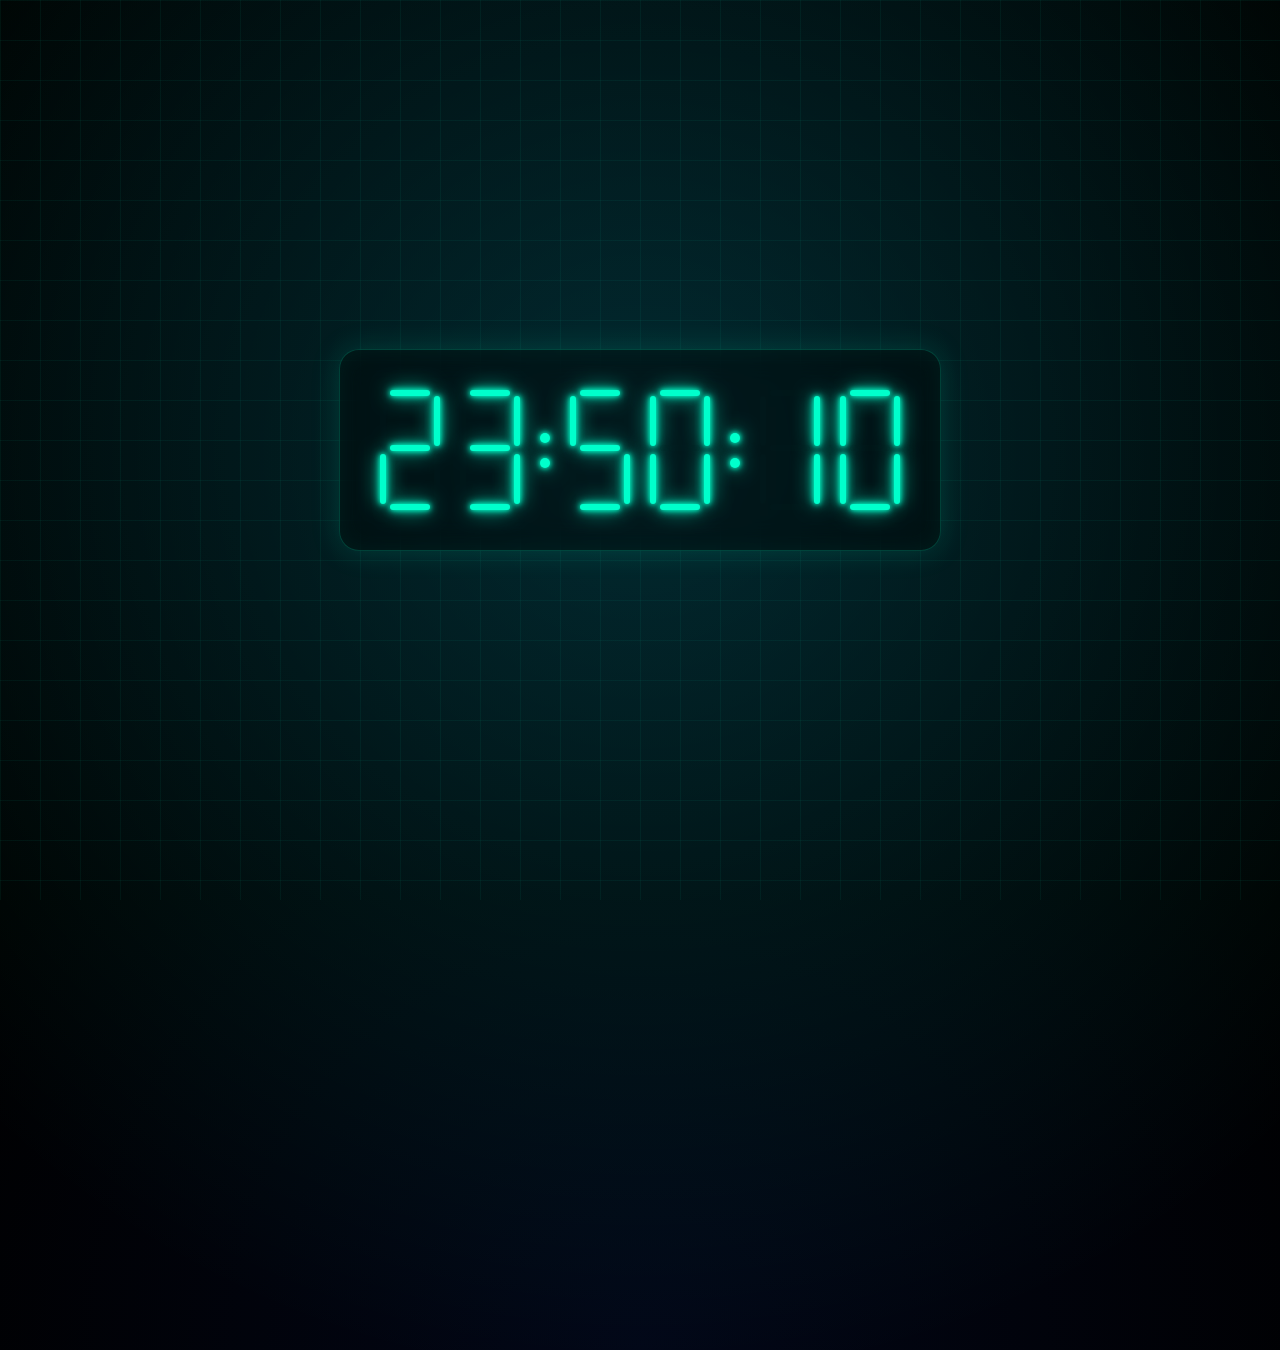
==== index.html @ 4e786260 "Seven Segment Clock project" ====
<!DOCTYPE html>
<html>
<head>
  <title>7 Segment Clock</title>
  <link rel="stylesheet" href="style.css">
</head>
<body>

<div class="clock">
  <!-- 6 digits (HH MM SS) -->
  <!-- Hours -->
  <div class="digit"></div>
  <div class="digit"></div>

<!-- Colan -->
  <div class="colon">
    <div class="dot"></div>
    <div class="dot"></div>
  </div>

  <!-- Minutes -->
  <div class="digit"></div>
  <div class="digit"></div>

  <!-- Colan -->
  <div class="colon">
    <div class="dot"></div>
    <div class="dot"></div>
  </div>

  <!-- Seconds -->
  <div class="digit"></div>
  <div class="digit"></div>
</div>

<script src="script.js"></script>
</body>
</html>
---- style.css ----
:root {
  --on: #00ffcc;
  --off: #022;
  --glow: 0 0 5px var(--on), 0 0 10px var(--on), 0 0 20px var(--on);
}

body {
  margin: 0;
  height: 100vh;

  display: flex;
  justify-content: center;
  align-items: center;

  overflow: hidden;
  background: radial-gradient(circle at center, #020617, #000);
}

/* 🌠 Glow layer */
body::before {
  content: "";
  position: absolute;
  width: 200%;
  height: 200%;

  background: radial-gradient(circle, rgba(0,255,200,0.15) 0%, transparent 60%);
  animation: moveGlow 12s linear infinite;
}

/* 🧱 Grid layer */
body::after {
  content: "";
  position: absolute;
  width: 100%;
  height: 100%;

  background-image:
    linear-gradient(rgba(0,255,200,0.05) 1px, transparent 1px),
    linear-gradient(90deg, rgba(0,255,200,0.05) 1px, transparent 1px);

  background-size: 40px 40px;
  animation: gridMove 10s linear infinite;
}

/* clock container */
.clock {
  position: relative;
  z-index: 2;

  display: flex;
  gap: 20px;
  padding: 40px;

  border-radius: 20px;
  background: rgba(0, 0, 0, 0.4);
  backdrop-filter: blur(15px);

  border: 1px solid rgba(0, 255, 200, 0.2);

  box-shadow:
    0 0 30px rgba(0,255,200,0.15),
    inset 0 0 20px rgba(0,255,200,0.05);
}

/* digit */
.digit {
  position: relative;
  width: 60px;
  height: 120px;
}

/* segment */
.segment {
  position: absolute;
  background: var(--on);
  border-radius: 4px;
  box-shadow: var(--glow);
  transition: all 0.25s ease-in-out;
}

/* off */
.off {
  background: var(--off);
  opacity: 0.15;
  box-shadow: none;
}

/* segment positions */
.A { top: 0; left: 10px; width: 40px; height: 6px; }
.B { top: 6px; right: 0; width: 6px; height: 50px; }
.C { bottom: 6px; right: 0; width: 6px; height: 50px; }
.D { bottom: 0; left: 10px; width: 40px; height: 6px; }
.E { bottom: 6px; left: 0; width: 6px; height: 50px; }
.F { top: 6px; left: 0; width: 6px; height: 50px; }
.G { top: 55px; left: 10px; width: 40px; height: 6px; }

/* colon */
.colon {
  display: flex;
  flex-direction: column;
  justify-content: center;
  align-items: center;
  gap: 15px;
  height: 120px;
}

/* dots */
.dot {
  width: 10px;
  height: 10px;
  border-radius: 50%;
  background: var(--on);
  box-shadow: var(--glow);
  animation: blink 1s infinite;
}

/* animations */
@keyframes blink {
  0%, 100% { opacity: 1; }
  50% { opacity: 0.2; }
}

@keyframes moveGlow {
  0% { transform: translate(-20%, -20%); }
  50% { transform: translate(20%, 20%); }
  100% { transform: translate(-20%, -20%); }
}

@keyframes gridMove {
  0% { background-position: 0 0; }
  100% { background-position: 40px 40px; }
}
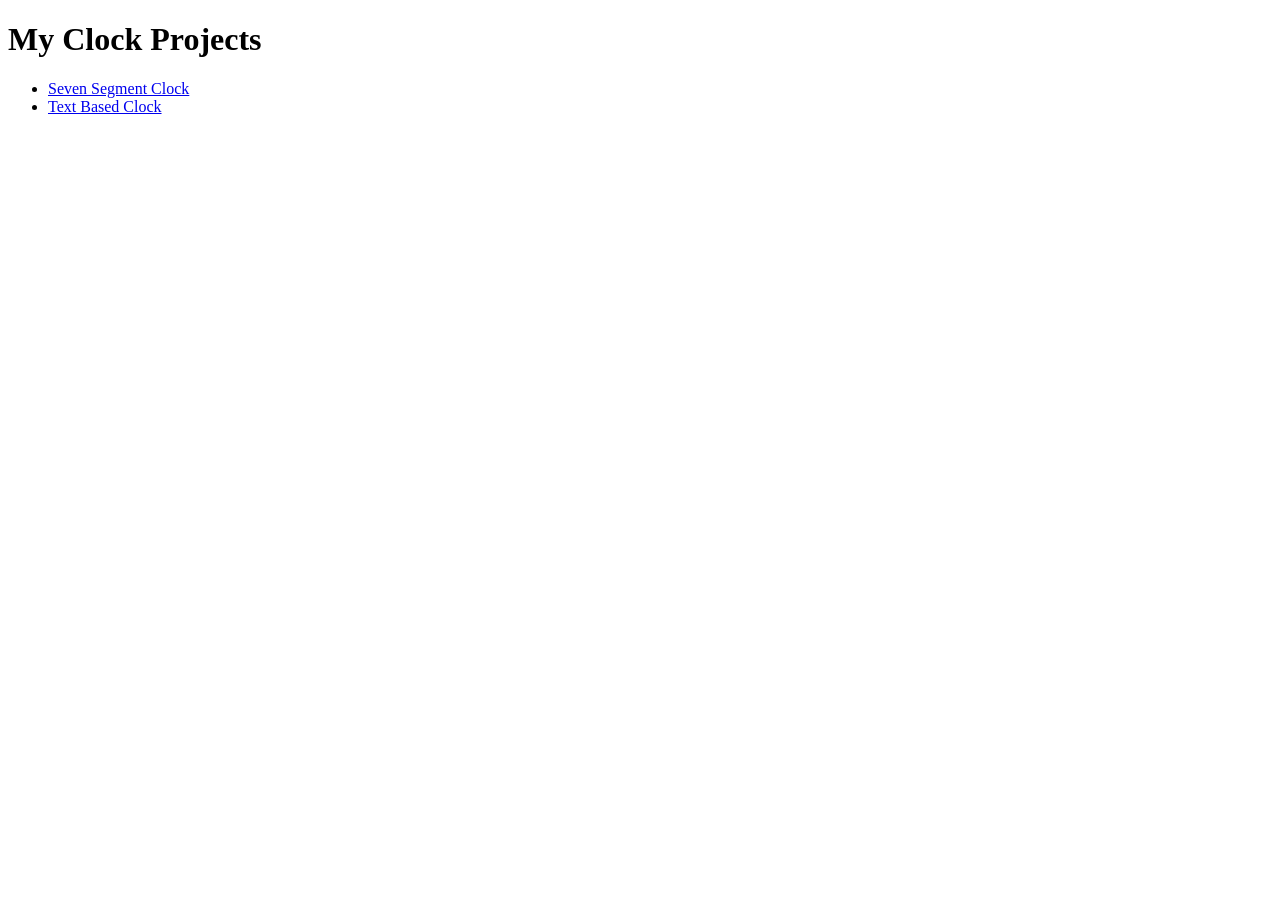
==== commit b7bc18cf: "Update index.html" ====
--- a/index.html
+++ b/index.html
@@ -1,38 +1,16 @@
 <!DOCTYPE html>
 <html>
 <head>
-  <title>7 Segment Clock</title>
-  <link rel="stylesheet" href="style.css">
+  <title>Dhyana Projects</title>
 </head>
 <body>
 
-<div class="clock">
-  <!-- 6 digits (HH MM SS) -->
-  <!-- Hours -->
-  <div class="digit"></div>
-  <div class="digit"></div>
+<h1>My Clock Projects</h1>
 
-<!-- Colan -->
-  <div class="colon">
-    <div class="dot"></div>
-    <div class="dot"></div>
-  </div>
+<ul>
+  <li><a href="./seven-segment-clock/">Seven Segment Clock</a></li>
+  <li><a href="./text-clock/">Text Based Clock</a></li>
+</ul>
 
-  <!-- Minutes -->
-  <div class="digit"></div>
-  <div class="digit"></div>
-
-  <!-- Colan -->
-  <div class="colon">
-    <div class="dot"></div>
-    <div class="dot"></div>
-  </div>
-
-  <!-- Seconds -->
-  <div class="digit"></div>
-  <div class="digit"></div>
-</div>
-
-<script src="script.js"></script>
 </body>
-</html>+</html>
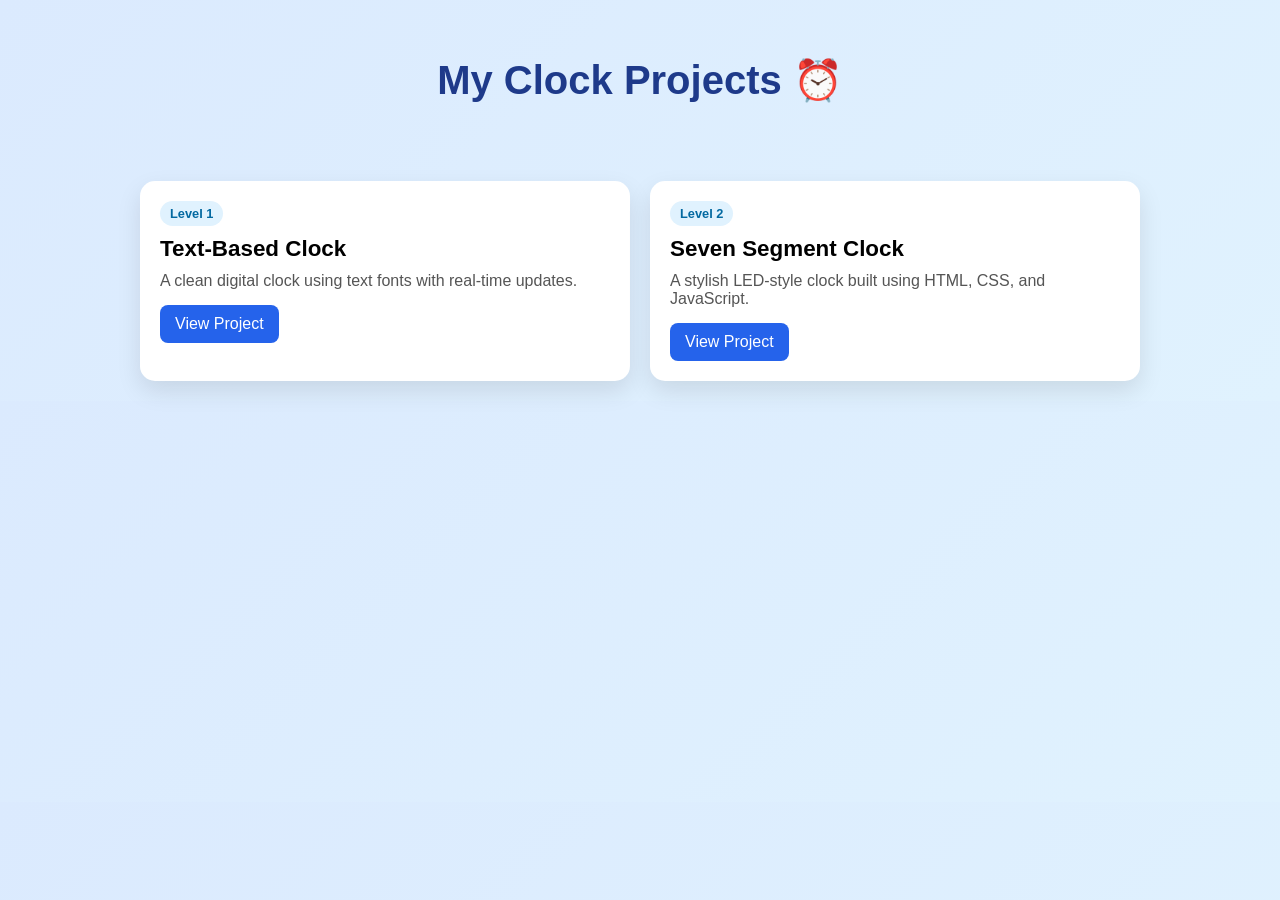
==== commit 825ac989: "Update index.html" ====
--- a/index.html
+++ b/index.html
@@ -1,16 +1,105 @@
 <!DOCTYPE html>
-<html>
+<html lang="en">
 <head>
+  <meta charset="UTF-8" />
+  <meta name="viewport" content="width=device-width, initial-scale=1.0"/>
   <title>Dhyana Projects</title>
+
+  <style>
+    body {
+      margin: 0;
+      font-family: 'Segoe UI', sans-serif;
+      background: linear-gradient(135deg, #dbeafe, #e0f2fe);
+    }
+
+    h1 {
+      text-align: center;
+      padding: 30px 0;
+      font-size: 2.5rem;
+      color: #1e3a8a;
+    }
+
+    .container {
+      display: grid;
+      grid-template-columns: repeat(auto-fit, minmax(300px, 1fr));
+      gap: 20px;
+      padding: 20px;
+      max-width: 1000px;
+      margin: auto;
+    }
+
+    .card {
+      background: white;
+      border-radius: 15px;
+      padding: 20px;
+      box-shadow: 0 10px 25px rgba(0,0,0,0.1);
+      transition: transform 0.2s ease, box-shadow 0.2s ease;
+    }
+
+    .card:hover {
+      transform: translateY(-5px);
+      box-shadow: 0 15px 35px rgba(0,0,0,0.15);
+    }
+
+    .level {
+      font-size: 0.8rem;
+      background: #e0f2fe;
+      padding: 5px 10px;
+      border-radius: 20px;
+      display: inline-block;
+      margin-bottom: 10px;
+      color: #0369a1;
+      font-weight: 600;
+    }
+
+    .title {
+      font-size: 1.4rem;
+      font-weight: bold;
+      margin-bottom: 10px;
+    }
+
+    .desc {
+      color: #555;
+      margin-bottom: 15px;
+    }
+
+    .btn {
+      display: inline-block;
+      padding: 10px 15px;
+      background: #2563eb;
+      color: white;
+      text-decoration: none;
+      border-radius: 8px;
+      font-weight: 500;
+    }
+
+    .btn:hover {
+      background: #1d4ed8;
+    }
+  </style>
 </head>
+
 <body>
 
-<h1>My Clock Projects</h1>
+<h1>My Clock Projects ⏰</h1>
 
-<ul>
-  <li><a href="./seven-segment-clock/">Seven Segment Clock</a></li>
-  <li><a href="./text-clock/">Text Based Clock</a></li>
-</ul>
+<div class="container">
+
+  <div class="card">
+    <div class="level">Level 1</div>
+    <div class="title">Text-Based Clock</div>
+    <div class="desc">A clean digital clock using text fonts with real-time updates.</div>
+    <a class="btn" href="text-clock/index.html">View Project</a>
+  </div>
+
+  <div class="card">
+    <div class="level">Level 2</div>
+    <div class="title">Seven Segment Clock</div>
+    <div class="desc">A stylish LED-style clock built using HTML, CSS, and JavaScript.</div>
+    <a class="btn" href="seven-segment-clock/index.html">View Project</a>
+  </div>
+
+</div>
 
 </body>
 </html>
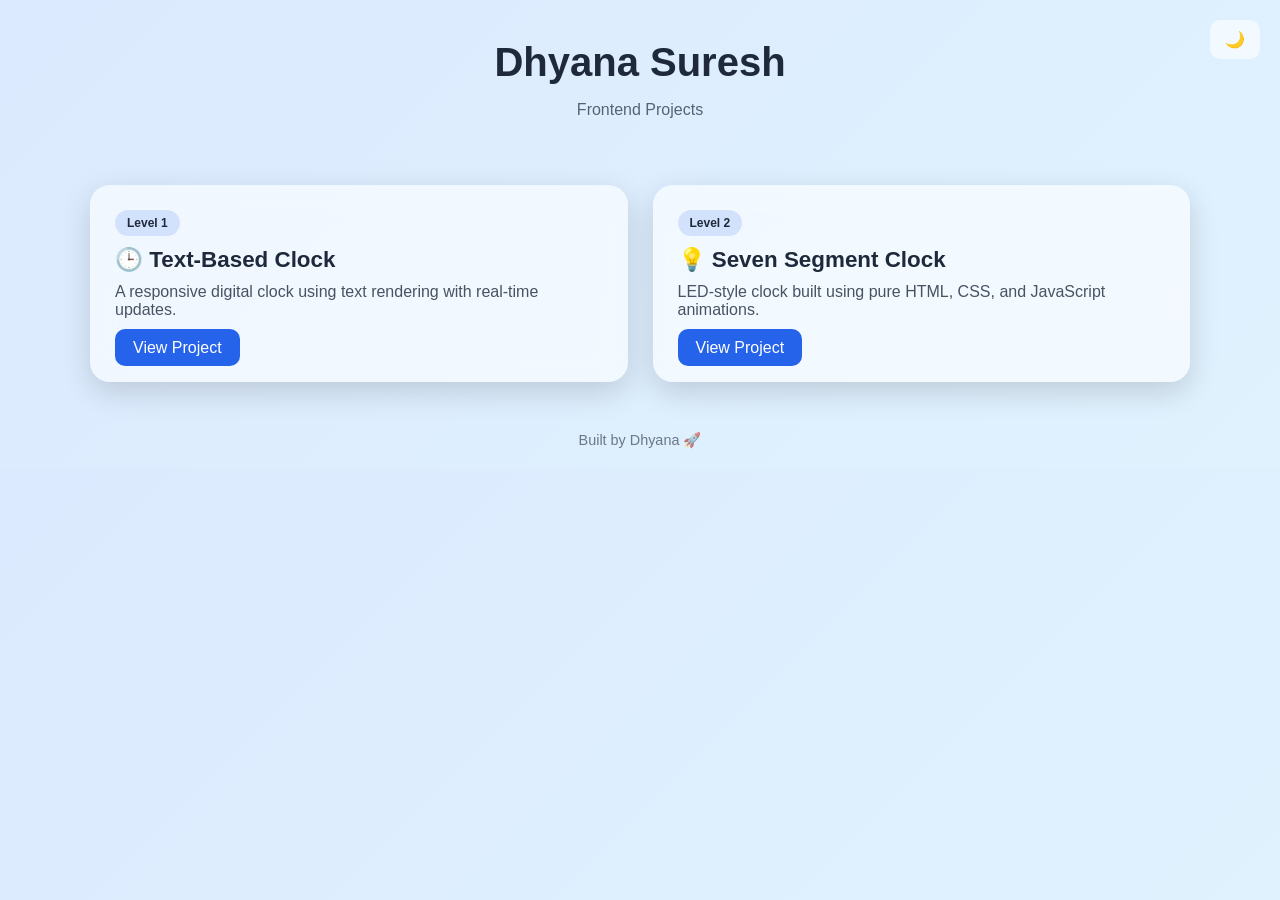
==== commit bb187ba4: "Update index.html" ====
--- a/index.html
+++ b/index.html
@@ -1,105 +1,160 @@
 <!DOCTYPE html>
 <html lang="en">
 <head>
-  <meta charset="UTF-8" />
-  <meta name="viewport" content="width=device-width, initial-scale=1.0"/>
-  <title>Dhyana Projects</title>
+<meta charset="UTF-8">
+<meta name="viewport" content="width=device-width, initial-scale=1.0">
+<title>Dhyana Suresh | Clock Projects</title>
 
-  <style>
-    body {
-      margin: 0;
-      font-family: 'Segoe UI', sans-serif;
-      background: linear-gradient(135deg, #dbeafe, #e0f2fe);
-    }
+<style>
+  :root {
+    --bg: linear-gradient(135deg, #dbeafe, #e0f2fe);
+    --card: rgba(255,255,255,0.6);
+    --text: #1e293b;
+    --accent: #2563eb;
+  }
 
-    h1 {
-      text-align: center;
-      padding: 30px 0;
-      font-size: 2.5rem;
-      color: #1e3a8a;
-    }
+  body.dark {
+    --bg: linear-gradient(135deg, #0f172a, #1e293b);
+    --card: rgba(30,41,59,0.6);
+    --text: #f1f5f9;
+    --accent: #3b82f6;
+  }
 
-    .container {
-      display: grid;
-      grid-template-columns: repeat(auto-fit, minmax(300px, 1fr));
-      gap: 20px;
-      padding: 20px;
-      max-width: 1000px;
-      margin: auto;
-    }
+  body {
+    margin: 0;
+    font-family: 'Segoe UI', sans-serif;
+    background: var(--bg);
+    color: var(--text);
+    transition: 0.3s;
+  }
 
-    .card {
-      background: white;
-      border-radius: 15px;
-      padding: 20px;
-      box-shadow: 0 10px 25px rgba(0,0,0,0.1);
-      transition: transform 0.2s ease, box-shadow 0.2s ease;
-    }
+  header {
+    text-align: center;
+    padding: 40px 20px 20px;
+  }
 
-    .card:hover {
-      transform: translateY(-5px);
-      box-shadow: 0 15px 35px rgba(0,0,0,0.15);
-    }
+  header h1 {
+    margin: 0;
+    font-size: 2.5rem;
+  }
 
-    .level {
-      font-size: 0.8rem;
-      background: #e0f2fe;
-      padding: 5px 10px;
-      border-radius: 20px;
-      display: inline-block;
-      margin-bottom: 10px;
-      color: #0369a1;
-      font-weight: 600;
-    }
+  header p {
+    opacity: 0.7;
+  }
 
-    .title {
-      font-size: 1.4rem;
-      font-weight: bold;
-      margin-bottom: 10px;
-    }
+  .toggle {
+    position: absolute;
+    top: 20px;
+    right: 20px;
+    cursor: pointer;
+    background: var(--card);
+    padding: 10px 15px;
+    border-radius: 10px;
+    backdrop-filter: blur(10px);
+  }
 
-    .desc {
-      color: #555;
-      margin-bottom: 15px;
-    }
+  .container {
+    display: grid;
+    grid-template-columns: repeat(auto-fit, minmax(300px, 1fr));
+    gap: 25px;
+    padding: 30px;
+    max-width: 1100px;
+    margin: auto;
+  }
 
-    .btn {
-      display: inline-block;
-      padding: 10px 15px;
-      background: #2563eb;
-      color: white;
-      text-decoration: none;
-      border-radius: 8px;
-      font-weight: 500;
-    }
+  .card {
+    backdrop-filter: blur(15px);
+    background: var(--card);
+    border-radius: 20px;
+    padding: 25px;
+    box-shadow: 0 10px 30px rgba(0,0,0,0.15);
+    transition: 0.3s;
+  }
 
-    .btn:hover {
-      background: #1d4ed8;
-    }
-  </style>
+  .card:hover {
+    transform: translateY(-8px) scale(1.02);
+  }
+
+  .level {
+    font-size: 0.75rem;
+    padding: 6px 12px;
+    border-radius: 20px;
+    background: rgba(37,99,235,0.15);
+    display: inline-block;
+    margin-bottom: 10px;
+    font-weight: 600;
+  }
+
+  .title {
+    font-size: 1.4rem;
+    font-weight: bold;
+    margin-bottom: 10px;
+  }
+
+  .desc {
+    opacity: 0.8;
+    margin-bottom: 20px;
+  }
+
+  .btn {
+    text-decoration: none;
+    padding: 10px 18px;
+    background: var(--accent);
+    color: white;
+    border-radius: 10px;
+    font-weight: 500;
+    transition: 0.3s;
+  }
+
+  .btn:hover {
+    opacity: 0.85;
+  }
+
+  footer {
+    text-align: center;
+    padding: 20px;
+    font-size: 0.9rem;
+    opacity: 0.6;
+  }
+</style>
 </head>
 
 <body>
 
-<h1>My Clock Projects ⏰</h1>
+<div class="toggle" onclick="toggleMode()">🌙</div>
+
+<header>
+  <h1>Dhyana Suresh</h1>
+  <p>Frontend Projects</p>
+</header>
 
 <div class="container">
 
   <div class="card">
     <div class="level">Level 1</div>
-    <div class="title">Text-Based Clock</div>
-    <div class="desc">A clean digital clock using text fonts with real-time updates.</div>
+    <div class="title">🕒 Text-Based Clock</div>
+    <div class="desc">A responsive digital clock using text rendering with real-time updates.</div>
     <a class="btn" href="text-clock/index.html">View Project</a>
   </div>
 
   <div class="card">
     <div class="level">Level 2</div>
-    <div class="title">Seven Segment Clock</div>
-    <div class="desc">A stylish LED-style clock built using HTML, CSS, and JavaScript.</div>
+    <div class="title">💡 Seven Segment Clock</div>
+    <div class="desc">LED-style clock built using pure HTML, CSS, and JavaScript animations.</div>
     <a class="btn" href="seven-segment-clock/index.html">View Project</a>
   </div>
 
 </div>
 
+<footer>
+  Built by Dhyana 🚀
+</footer>
+
+<script>
+function toggleMode() {
+  document.body.classList.toggle("dark");
+}
+</script>
+
 </body>
 </html>
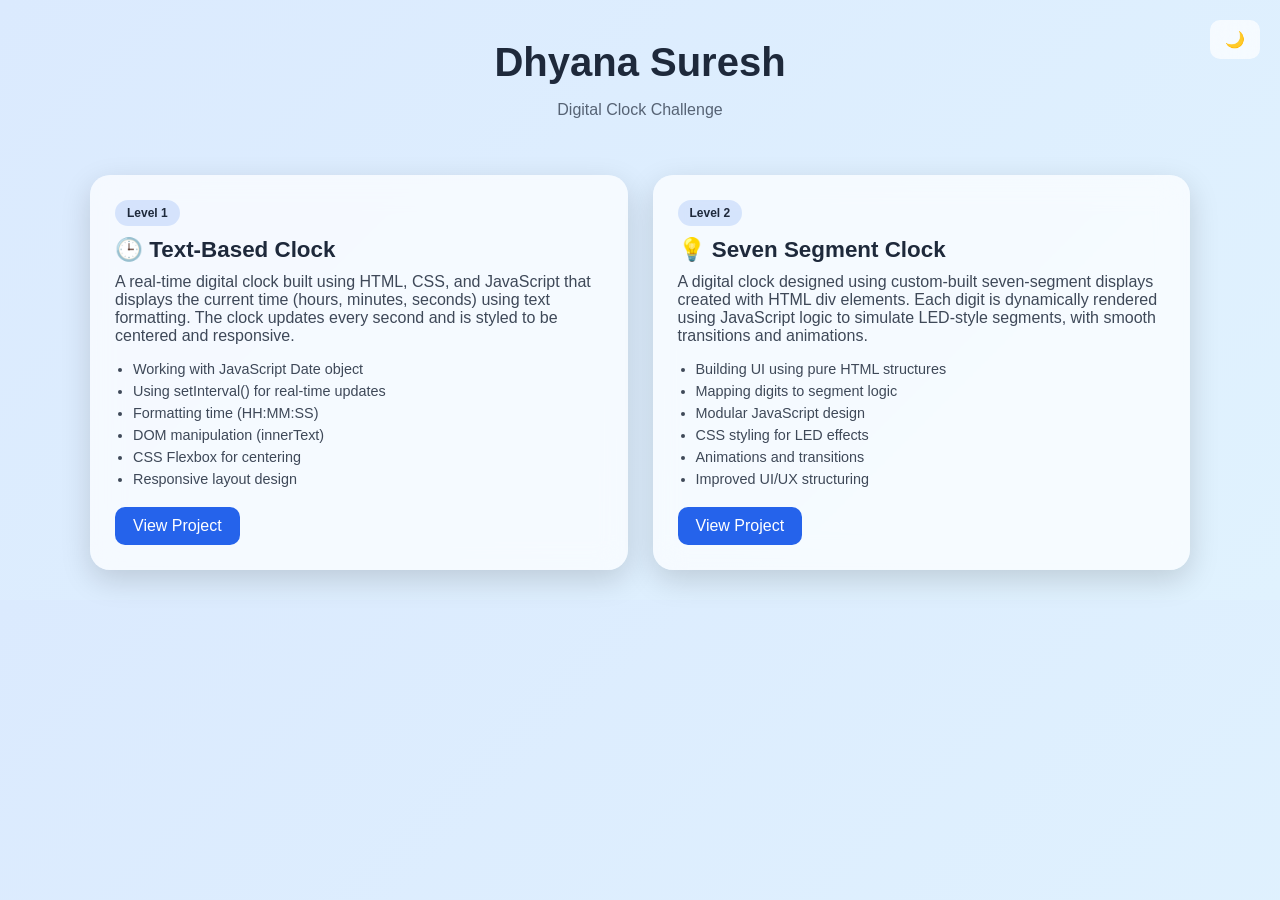
==== commit 7d6e5ede: "Update index.html" ====
--- a/index.html
+++ b/index.html
@@ -8,14 +8,14 @@
 <style>
   :root {
     --bg: linear-gradient(135deg, #dbeafe, #e0f2fe);
-    --card: rgba(255,255,255,0.6);
+    --card: rgba(255,255,255,0.7);
     --text: #1e293b;
     --accent: #2563eb;
   }
 
   body.dark {
     --bg: linear-gradient(135deg, #0f172a, #1e293b);
-    --card: rgba(30,41,59,0.6);
+    --card: rgba(30,41,59,0.7);
     --text: #f1f5f9;
     --accent: #3b82f6;
   }
@@ -30,7 +30,7 @@
 
   header {
     text-align: center;
-    padding: 40px 20px 20px;
+    padding: 40px 20px 10px;
   }
 
   header h1 {
@@ -55,7 +55,7 @@
 
   .container {
     display: grid;
-    grid-template-columns: repeat(auto-fit, minmax(300px, 1fr));
+    grid-template-columns: repeat(auto-fit, minmax(320px, 1fr));
     gap: 25px;
     padding: 30px;
     max-width: 1100px;
@@ -92,8 +92,19 @@
   }
 
   .desc {
-    opacity: 0.8;
+    opacity: 0.85;
+    margin-bottom: 15px;
+  }
+
+  ul {
+    padding-left: 18px;
     margin-bottom: 20px;
+  }
+
+  ul li {
+    font-size: 0.9rem;
+    margin-bottom: 6px;
+    opacity: 0.85;
   }
 
   .btn {
@@ -104,6 +115,7 @@
     border-radius: 10px;
     font-weight: 500;
     transition: 0.3s;
+    display: inline-block;
   }
 
   .btn:hover {
@@ -125,30 +137,55 @@
 
 <header>
   <h1>Dhyana Suresh</h1>
-  <p>Frontend Projects</p>
+  <p>Digital Clock Challenge</p>
 </header>
 
 <div class="container">
 
+  <!-- LEVEL 1 -->
   <div class="card">
     <div class="level">Level 1</div>
     <div class="title">🕒 Text-Based Clock</div>
-    <div class="desc">A responsive digital clock using text rendering with real-time updates.</div>
+
+    <div class="desc">
+      A real-time digital clock built using HTML, CSS, and JavaScript that displays the current time (hours, minutes, seconds) using text formatting. The clock updates every second and is styled to be centered and responsive.
+    </div>
+
+    <ul>
+      <li>Working with JavaScript Date object</li>
+      <li>Using setInterval() for real-time updates</li>
+      <li>Formatting time (HH:MM:SS)</li>
+      <li>DOM manipulation (innerText)</li>
+      <li>CSS Flexbox for centering</li>
+      <li>Responsive layout design</li>
+    </ul>
+
     <a class="btn" href="text-clock/index.html">View Project</a>
   </div>
 
+  <!-- LEVEL 2 -->
   <div class="card">
     <div class="level">Level 2</div>
     <div class="title">💡 Seven Segment Clock</div>
-    <div class="desc">LED-style clock built using pure HTML, CSS, and JavaScript animations.</div>
+
+    <div class="desc">
+      A digital clock designed using custom-built seven-segment displays created with HTML div elements. Each digit is dynamically rendered using JavaScript logic to simulate LED-style segments, with smooth transitions and animations.
+    </div>
+
+    <ul>
+      <li>Building UI using pure HTML structures</li>
+      <li>Mapping digits to segment logic</li>
+      <li>Modular JavaScript design</li>
+      <li>CSS styling for LED effects</li>
+      <li>Animations and transitions</li>
+      <li>Improved UI/UX structuring</li>
+    </ul>
+
     <a class="btn" href="seven-segment-clock/index.html">View Project</a>
   </div>
 
 </div>
 
-<footer>
-  Built by Dhyana 🚀
-</footer>
 
 <script>
 function toggleMode() {
